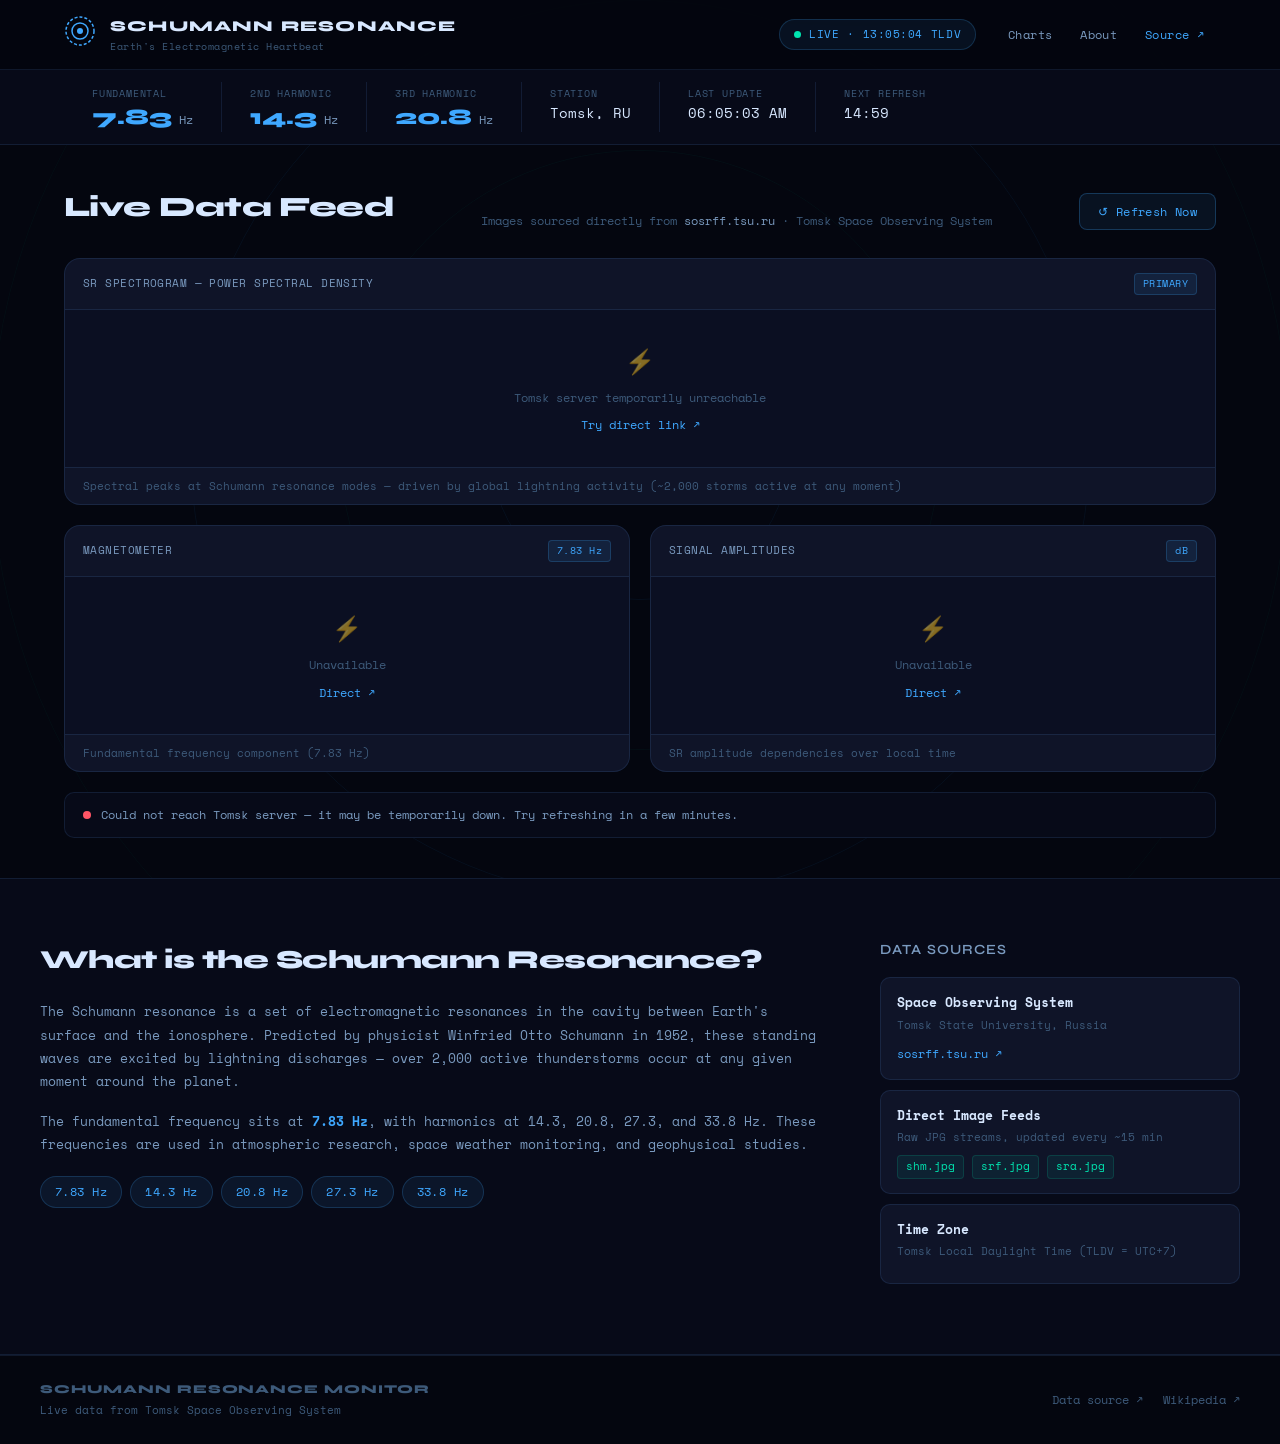
==== schumann-site/index.html @ e553b377 "Add files via upload" ====
<!DOCTYPE html>
<html lang="en">
<head>
  <meta charset="UTF-8" />
  <meta name="viewport" content="width=device-width, initial-scale=1.0" />
  <meta name="description" content="Live Schumann Resonance data from the Space Observing System, Tomsk State University, Russia. Real-time ELF monitoring of Earth's electromagnetic heartbeat." />
  <title>Schumann Resonance — Live Monitor</title>
  <link rel="stylesheet" href="style.css" />
  <link rel="preconnect" href="https://fonts.googleapis.com">
  <link href="https://fonts.googleapis.com/css2?family=Space+Mono:ital,wght@0,400;0,700;1,400&family=Syne:wght@400;600;800&display=swap" rel="stylesheet">
</head>
<body>

  <!-- Background pulse rings -->
  <div class="bg-rings" aria-hidden="true">
    <div class="ring ring-1"></div>
    <div class="ring ring-2"></div>
    <div class="ring ring-3"></div>
    <div class="ring ring-4"></div>
  </div>

  <!-- Header -->
  <header class="site-header">
    <div class="header-inner">
      <div class="logo-block">
        <div class="logo-icon" aria-hidden="true">
          <svg width="32" height="32" viewBox="0 0 32 32" fill="none">
            <circle cx="16" cy="16" r="14" stroke="currentColor" stroke-width="1.5" stroke-dasharray="3 2"/>
            <circle cx="16" cy="16" r="8" stroke="currentColor" stroke-width="1.5"/>
            <circle cx="16" cy="16" r="3" fill="currentColor"/>
          </svg>
        </div>
        <div>
          <div class="logo-title">SCHUMANN RESONANCE</div>
          <div class="logo-sub">Earth's Electromagnetic Heartbeat</div>
        </div>
      </div>
      <div class="header-right">
        <div class="live-pill">
          <span class="pulse-dot"></span>
          LIVE · <span id="tomsk-time">--:--</span> TLDV
        </div>
        <nav class="top-nav">
          <a href="#charts" class="nav-link">Charts</a>
          <a href="#about" class="nav-link">About</a>
          <a href="http://sosrff.tsu.ru/" target="_blank" class="nav-link nav-external">Source ↗</a>
        </nav>
      </div>
    </div>
  </header>

  <!-- Hero Stats Bar -->
  <section class="stats-bar" aria-label="Key Schumann Resonance frequencies">
    <div class="stats-inner">
      <div class="stat">
        <div class="stat-label">Fundamental</div>
        <div class="stat-value">7.83 <span class="stat-unit">Hz</span></div>
      </div>
      <div class="stat-divider"></div>
      <div class="stat">
        <div class="stat-label">2nd Harmonic</div>
        <div class="stat-value">14.3 <span class="stat-unit">Hz</span></div>
      </div>
      <div class="stat-divider"></div>
      <div class="stat">
        <div class="stat-label">3rd Harmonic</div>
        <div class="stat-value">20.8 <span class="stat-unit">Hz</span></div>
      </div>
      <div class="stat-divider"></div>
      <div class="stat">
        <div class="stat-label">Station</div>
        <div class="stat-value stat-text">Tomsk, RU</div>
      </div>
      <div class="stat-divider"></div>
      <div class="stat">
        <div class="stat-label">Last update</div>
        <div class="stat-value stat-text" id="last-update">—</div>
      </div>
      <div class="stat-divider"></div>
      <div class="stat">
        <div class="stat-label">Next refresh</div>
        <div class="stat-value stat-text" id="next-refresh">15:00</div>
      </div>
    </div>
  </section>

  <!-- Main Charts -->
  <main id="charts" class="main-content">
    <div class="section-header">
      <h2 class="section-title">Live Data Feed</h2>
      <p class="section-sub">Images sourced directly from <a href="http://sosrff.tsu.ru/" target="_blank">sosrff.tsu.ru</a> · Tomsk Space Observing System</p>
      <button class="refresh-btn" onclick="refreshAll()" id="refresh-btn">
        <span class="refresh-icon">↺</span> Refresh Now
      </button>
    </div>

    <!-- Primary chart -->
    <div class="chart-primary">
      <div class="chart-card chart-card--large">
        <div class="chart-card-header">
          <div class="chart-card-label">SR Spectrogram — Power Spectral Density</div>
          <div class="chart-card-tag">PRIMARY</div>
        </div>
        <div class="chart-img-wrap" id="wrap0">
          <div class="chart-loader" id="loader0">
            <div class="loader-ring"></div>
            <span>Connecting to Tomsk...</span>
          </div>
          <img id="img0" class="chart-img" alt="Schumann Resonance spectrogram from Tomsk Space Observing System" />
          <div class="chart-error" id="err0">
            <div class="error-icon">⚡</div>
            <div class="error-msg">Tomsk server temporarily unreachable</div>
            <a href="http://sosrff.tsu.ru/new/shm.jpg" target="_blank" class="error-link">Try direct link ↗</a>
          </div>
        </div>
        <div class="chart-caption">
          Spectral peaks at Schumann resonance modes — driven by global lightning activity (~2,000 storms active at any moment)
        </div>
      </div>
    </div>

    <!-- Secondary charts grid -->
    <div class="chart-grid">

      <div class="chart-card">
        <div class="chart-card-header">
          <div class="chart-card-label">Magnetometer</div>
          <div class="chart-card-tag">7.83 Hz</div>
        </div>
        <div class="chart-img-wrap" id="wrap1">
          <div class="chart-loader" id="loader1">
            <div class="loader-ring"></div>
            <span>Loading...</span>
          </div>
          <img id="img1" class="chart-img" alt="SR magnetometer fundamental frequency" />
          <div class="chart-error" id="err1">
            <div class="error-icon">⚡</div>
            <div class="error-msg">Unavailable</div>
            <a href="http://sosrff.tsu.ru/new/srf.jpg" target="_blank" class="error-link">Direct ↗</a>
          </div>
        </div>
        <div class="chart-caption">Fundamental frequency component (7.83 Hz)</div>
      </div>

      <div class="chart-card">
        <div class="chart-card-header">
          <div class="chart-card-label">Signal Amplitudes</div>
          <div class="chart-card-tag">dB</div>
        </div>
        <div class="chart-img-wrap" id="wrap2">
          <div class="chart-loader" id="loader2">
            <div class="loader-ring"></div>
            <span>Loading...</span>
          </div>
          <img id="img2" class="chart-img" alt="SR signal amplitudes" />
          <div class="chart-error" id="err2">
            <div class="error-icon">⚡</div>
            <div class="error-msg">Unavailable</div>
            <a href="http://sosrff.tsu.ru/new/sra.jpg" target="_blank" class="error-link">Direct ↗</a>
          </div>
        </div>
        <div class="chart-caption">SR amplitude dependencies over local time</div>
      </div>

    </div>

    <!-- Status bar -->
    <div class="status-bar" id="status-bar">
      <span class="status-dot status-loading" id="status-dot"></span>
      <span id="status-text">Initializing...</span>
    </div>
  </main>

  <!-- About Section -->
  <section id="about" class="about-section">
    <div class="about-inner">
      <div class="about-text">
        <h2 class="about-title">What is the Schumann Resonance?</h2>
        <p>The Schumann resonance is a set of electromagnetic resonances in the cavity between Earth's surface and the ionosphere. Predicted by physicist Winfried Otto Schumann in 1952, these standing waves are excited by lightning discharges — over 2,000 active thunderstorms occur at any given moment around the planet.</p>
        <p>The fundamental frequency sits at <strong>7.83 Hz</strong>, with harmonics at 14.3, 20.8, 27.3, and 33.8 Hz. These frequencies are used in atmospheric research, space weather monitoring, and geophysical studies.</p>
        <div class="freq-pills">
          <span class="freq-pill">7.83 Hz</span>
          <span class="freq-pill">14.3 Hz</span>
          <span class="freq-pill">20.8 Hz</span>
          <span class="freq-pill">27.3 Hz</span>
          <span class="freq-pill">33.8 Hz</span>
        </div>
      </div>
      <div class="about-sources">
        <h3 class="sources-title">Data Sources</h3>
        <div class="source-card">
          <div class="source-name">Space Observing System</div>
          <div class="source-detail">Tomsk State University, Russia</div>
          <a href="http://sosrff.tsu.ru/" target="_blank" class="source-link">sosrff.tsu.ru ↗</a>
        </div>
        <div class="source-card">
          <div class="source-name">Direct Image Feeds</div>
          <div class="source-detail">Raw JPG streams, updated every ~15 min</div>
          <div class="source-urls">
            <a href="http://sosrff.tsu.ru/new/shm.jpg" target="_blank">shm.jpg</a>
            <a href="http://sosrff.tsu.ru/new/srf.jpg" target="_blank">srf.jpg</a>
            <a href="http://sosrff.tsu.ru/new/sra.jpg" target="_blank">sra.jpg</a>
          </div>
        </div>
        <div class="source-card">
          <div class="source-name">Time Zone</div>
          <div class="source-detail">Tomsk Local Daylight Time (TLDV = UTC+7)</div>
        </div>
      </div>
    </div>
  </section>

  <footer class="site-footer">
    <div class="footer-inner">
      <div class="footer-left">
        <div class="footer-logo">SCHUMANN RESONANCE MONITOR</div>
        <div class="footer-sub">Live data from Tomsk Space Observing System</div>
      </div>
      <div class="footer-right">
        <a href="http://sosrff.tsu.ru/" target="_blank">Data source ↗</a>
        <a href="https://en.wikipedia.org/wiki/Schumann_resonances" target="_blank">Wikipedia ↗</a>
      </div>
    </div>
  </footer>

  <script src="app.js"></script>
</body>
</html>
---- schumann-site/style.css ----
/* ─── Reset & Base ─── */
*, *::before, *::after { box-sizing: border-box; margin: 0; padding: 0; }

:root {
  --bg:        #04060f;
  --bg2:       #070a18;
  --bg3:       #0b0f22;
  --surface:   #0f1428;
  --border:    rgba(100, 160, 255, 0.12);
  --border2:   rgba(100, 160, 255, 0.22);
  --accent:    #3fa8ff;
  --accent2:   #00e5b0;
  --text:      #d8e8ff;
  --text2:     #7a9abf;
  --text3:     #3d5a7a;
  --mono:      'Space Mono', monospace;
  --display:   'Syne', sans-serif;
  --glow:      0 0 40px rgba(63, 168, 255, 0.15);
}

html { scroll-behavior: smooth; }

body {
  background: var(--bg);
  color: var(--text);
  font-family: var(--mono);
  font-size: 14px;
  line-height: 1.6;
  overflow-x: hidden;
  min-height: 100vh;
}

a { color: var(--accent); text-decoration: none; }
a:hover { color: var(--accent2); }

/* ─── Background Rings ─── */
.bg-rings {
  position: fixed;
  top: 50%;
  left: 50%;
  transform: translate(-50%, -50%);
  pointer-events: none;
  z-index: 0;
  width: 100vw;
  height: 100vh;
  overflow: hidden;
}

.ring {
  position: absolute;
  top: 50%;
  left: 50%;
  border-radius: 50%;
  border: 1px solid rgba(63, 168, 255, 0.06);
  transform: translate(-50%, -50%);
  animation: ringPulse 8s ease-in-out infinite;
}

.ring-1 { width: 300px;  height: 300px;  animation-delay: 0s; }
.ring-2 { width: 600px;  height: 600px;  animation-delay: 1.5s; border-color: rgba(0, 229, 176, 0.04); }
.ring-3 { width: 900px;  height: 900px;  animation-delay: 3s; }
.ring-4 { width: 1300px; height: 1300px; animation-delay: 4.5s; border-color: rgba(0, 229, 176, 0.03); }

@keyframes ringPulse {
  0%, 100% { opacity: 0.4; transform: translate(-50%, -50%) scale(1); }
  50%       { opacity: 1;   transform: translate(-50%, -50%) scale(1.02); }
}

/* ─── Header ─── */
.site-header {
  position: sticky;
  top: 0;
  z-index: 100;
  background: rgba(4, 6, 15, 0.85);
  backdrop-filter: blur(20px);
  -webkit-backdrop-filter: blur(20px);
  border-bottom: 1px solid var(--border);
}

.header-inner {
  max-width: 1200px;
  margin: 0 auto;
  padding: 14px 24px;
  display: flex;
  align-items: center;
  justify-content: space-between;
  gap: 16px;
  flex-wrap: wrap;
}

.logo-block {
  display: flex;
  align-items: center;
  gap: 14px;
}

.logo-icon {
  color: var(--accent);
  flex-shrink: 0;
  animation: logoPulse 4s ease-in-out infinite;
}

@keyframes logoPulse {
  0%, 100% { opacity: 1; }
  50% { opacity: 0.6; }
}

.logo-title {
  font-family: var(--display);
  font-weight: 800;
  font-size: 15px;
  letter-spacing: 0.08em;
  color: var(--text);
}

.logo-sub {
  font-size: 10px;
  color: var(--text3);
  letter-spacing: 0.05em;
  margin-top: 1px;
}

.header-right {
  display: flex;
  align-items: center;
  gap: 20px;
  flex-wrap: wrap;
}

.live-pill {
  display: flex;
  align-items: center;
  gap: 8px;
  background: rgba(63, 168, 255, 0.08);
  border: 1px solid rgba(63, 168, 255, 0.2);
  border-radius: 20px;
  padding: 6px 14px;
  font-size: 11px;
  font-family: var(--mono);
  color: var(--accent);
  letter-spacing: 0.05em;
  white-space: nowrap;
}

.pulse-dot {
  width: 7px;
  height: 7px;
  border-radius: 50%;
  background: var(--accent2);
  animation: dotPulse 1.4s ease-in-out infinite;
  flex-shrink: 0;
}

@keyframes dotPulse {
  0%, 100% { opacity: 1; transform: scale(1); }
  50%       { opacity: 0.2; transform: scale(0.7); }
}

.top-nav {
  display: flex;
  gap: 4px;
}

.nav-link {
  padding: 6px 12px;
  border-radius: 6px;
  font-size: 12px;
  color: var(--text2);
  transition: all 0.2s;
  letter-spacing: 0.03em;
}

.nav-link:hover {
  background: var(--surface);
  color: var(--text);
}

.nav-external { color: var(--accent); }

/* ─── Stats Bar ─── */
.stats-bar {
  background: var(--bg2);
  border-bottom: 1px solid var(--border);
  position: relative;
  z-index: 1;
}

.stats-inner {
  max-width: 1200px;
  margin: 0 auto;
  padding: 0 24px;
  display: flex;
  align-items: stretch;
  flex-wrap: wrap;
}

.stat {
  padding: 16px 28px;
  display: flex;
  flex-direction: column;
  gap: 4px;
}

.stat-label {
  font-size: 10px;
  color: var(--text3);
  text-transform: uppercase;
  letter-spacing: 0.08em;
}

.stat-value {
  font-family: var(--display);
  font-size: 22px;
  font-weight: 800;
  color: var(--accent);
  line-height: 1;
}

.stat-text {
  font-family: var(--mono);
  font-size: 14px;
  font-weight: 400;
  color: var(--text);
}

.stat-unit {
  font-size: 12px;
  font-weight: 400;
  color: var(--text2);
  font-family: var(--mono);
}

.stat-divider {
  width: 1px;
  background: var(--border);
  margin: 12px 0;
}

/* ─── Main Content ─── */
.main-content {
  max-width: 1200px;
  margin: 0 auto;
  padding: 40px 24px;
  position: relative;
  z-index: 1;
}

.section-header {
  display: flex;
  align-items: flex-end;
  justify-content: space-between;
  margin-bottom: 28px;
  flex-wrap: wrap;
  gap: 12px;
}

.section-title {
  font-family: var(--display);
  font-size: 28px;
  font-weight: 800;
  color: var(--text);
  letter-spacing: -0.02em;
}

.section-sub {
  font-size: 12px;
  color: var(--text3);
  margin-top: 4px;
}

.section-sub a { color: var(--text2); }
.section-sub a:hover { color: var(--accent); }

.refresh-btn {
  display: flex;
  align-items: center;
  gap: 8px;
  background: rgba(63, 168, 255, 0.08);
  border: 1px solid rgba(63, 168, 255, 0.25);
  color: var(--accent);
  border-radius: 8px;
  padding: 9px 18px;
  font-family: var(--mono);
  font-size: 12px;
  cursor: pointer;
  transition: all 0.2s;
  letter-spacing: 0.03em;
  white-space: nowrap;
}

.refresh-btn:hover {
  background: rgba(63, 168, 255, 0.15);
  border-color: var(--accent);
  box-shadow: 0 0 20px rgba(63, 168, 255, 0.15);
}

.refresh-btn:active { transform: scale(0.97); }

.refresh-icon {
  display: inline-block;
  transition: transform 0.5s;
}

.refresh-btn.spinning .refresh-icon {
  animation: spin 1s linear infinite;
}

@keyframes spin { to { transform: rotate(360deg); } }

/* ─── Chart Cards ─── */
.chart-primary { margin-bottom: 20px; }

.chart-grid {
  display: grid;
  grid-template-columns: repeat(auto-fit, minmax(300px, 1fr));
  gap: 20px;
  margin-bottom: 20px;
}

.chart-card {
  background: var(--surface);
  border: 1px solid var(--border);
  border-radius: 16px;
  overflow: hidden;
  transition: border-color 0.3s, box-shadow 0.3s;
}

.chart-card:hover {
  border-color: var(--border2);
  box-shadow: var(--glow);
}

.chart-card--large { }

.chart-card-header {
  padding: 14px 18px;
  display: flex;
  align-items: center;
  justify-content: space-between;
  border-bottom: 1px solid var(--border);
}

.chart-card-label {
  font-size: 11px;
  color: var(--text2);
  letter-spacing: 0.04em;
  text-transform: uppercase;
}

.chart-card-tag {
  font-size: 10px;
  background: rgba(63, 168, 255, 0.1);
  color: var(--accent);
  border: 1px solid rgba(63, 168, 255, 0.2);
  border-radius: 4px;
  padding: 2px 8px;
  letter-spacing: 0.05em;
}

.chart-img-wrap {
  position: relative;
  min-height: 120px;
  background: var(--bg3);
  display: flex;
  align-items: center;
  justify-content: center;
}

.chart-img {
  width: 100%;
  display: none;
  border: none;
}

.chart-loader {
  display: flex;
  flex-direction: column;
  align-items: center;
  gap: 14px;
  padding: 40px;
  color: var(--text3);
  font-size: 12px;
  letter-spacing: 0.04em;
}

.loader-ring {
  width: 36px;
  height: 36px;
  border-radius: 50%;
  border: 2px solid var(--border);
  border-top-color: var(--accent);
  animation: spin 1.2s linear infinite;
}

.chart-error {
  display: none;
  flex-direction: column;
  align-items: center;
  gap: 8px;
  padding: 32px;
  color: var(--text3);
  text-align: center;
}

.error-icon { font-size: 24px; opacity: 0.5; }
.error-msg  { font-size: 12px; color: var(--text3); }
.error-link { font-size: 12px; color: var(--accent); }

.chart-caption {
  padding: 10px 18px;
  font-size: 11px;
  color: var(--text3);
  border-top: 1px solid var(--border);
  line-height: 1.5;
}

/* ─── Status Bar ─── */
.status-bar {
  display: flex;
  align-items: center;
  gap: 10px;
  padding: 12px 18px;
  background: var(--bg2);
  border: 1px solid var(--border);
  border-radius: 10px;
  font-size: 12px;
  color: var(--text2);
  margin-top: 8px;
}

.status-dot {
  width: 8px;
  height: 8px;
  border-radius: 50%;
  flex-shrink: 0;
}

.status-loading { background: var(--accent);  animation: dotPulse 1.4s infinite; }
.status-ok      { background: var(--accent2); }
.status-error   { background: #ff5566; }

/* ─── About Section ─── */
.about-section {
  background: var(--bg2);
  border-top: 1px solid var(--border);
  border-bottom: 1px solid var(--border);
  position: relative;
  z-index: 1;
  padding: 60px 24px;
}

.about-inner {
  max-width: 1200px;
  margin: 0 auto;
  display: grid;
  grid-template-columns: 1fr 360px;
  gap: 60px;
  align-items: start;
}

.about-title {
  font-family: var(--display);
  font-size: 26px;
  font-weight: 800;
  color: var(--text);
  margin-bottom: 20px;
  letter-spacing: -0.02em;
}

.about-text p {
  color: var(--text2);
  line-height: 1.8;
  margin-bottom: 16px;
  font-size: 13px;
}

.about-text p strong {
  color: var(--accent);
  font-weight: 700;
}

.freq-pills {
  display: flex;
  flex-wrap: wrap;
  gap: 8px;
  margin-top: 20px;
}

.freq-pill {
  background: rgba(63, 168, 255, 0.08);
  border: 1px solid rgba(63, 168, 255, 0.2);
  color: var(--accent);
  border-radius: 20px;
  padding: 5px 14px;
  font-size: 12px;
  letter-spacing: 0.04em;
}

.sources-title {
  font-family: var(--display);
  font-size: 14px;
  font-weight: 600;
  color: var(--text2);
  text-transform: uppercase;
  letter-spacing: 0.08em;
  margin-bottom: 16px;
}

.source-card {
  background: var(--surface);
  border: 1px solid var(--border);
  border-radius: 10px;
  padding: 14px 16px;
  margin-bottom: 10px;
}

.source-name   { font-size: 13px; color: var(--text);  font-weight: 700; margin-bottom: 4px; }
.source-detail { font-size: 11px; color: var(--text3); margin-bottom: 8px; }
.source-link   { font-size: 12px; color: var(--accent); }

.source-urls {
  display: flex;
  flex-wrap: wrap;
  gap: 8px;
  margin-top: 6px;
}

.source-urls a {
  font-size: 11px;
  color: var(--accent2);
  background: rgba(0, 229, 176, 0.07);
  border: 1px solid rgba(0, 229, 176, 0.15);
  border-radius: 4px;
  padding: 2px 8px;
}

/* ─── Footer ─── */
.site-footer {
  background: var(--bg);
  border-top: 1px solid var(--border);
  padding: 24px;
  position: relative;
  z-index: 1;
}

.footer-inner {
  max-width: 1200px;
  margin: 0 auto;
  display: flex;
  align-items: center;
  justify-content: space-between;
  flex-wrap: wrap;
  gap: 12px;
}

.footer-logo {
  font-family: var(--display);
  font-size: 12px;
  font-weight: 800;
  letter-spacing: 0.08em;
  color: var(--text3);
}

.footer-sub { font-size: 11px; color: var(--text3); margin-top: 3px; }

.footer-right {
  display: flex;
  gap: 20px;
  font-size: 12px;
  color: var(--text3);
}

.footer-right a { color: var(--text3); }
.footer-right a:hover { color: var(--accent); }

/* ─── Responsive ─── */
@media (max-width: 900px) {
  .about-inner {
    grid-template-columns: 1fr;
    gap: 40px;
  }
}

@media (max-width: 640px) {
  .stat { padding: 12px 16px; }
  .stat-value { font-size: 18px; }
  .section-title { font-size: 22px; }
  .about-title { font-size: 20px; }
  .logo-title { font-size: 13px; }
  .top-nav { display: none; }
}

/* ─── Fade-in animation for images ─── */
@keyframes fadeIn {
  from { opacity: 0; transform: translateY(6px); }
  to   { opacity: 1; transform: translateY(0); }
}

.chart-img.loaded {
  animation: fadeIn 0.4s ease forwards;
}
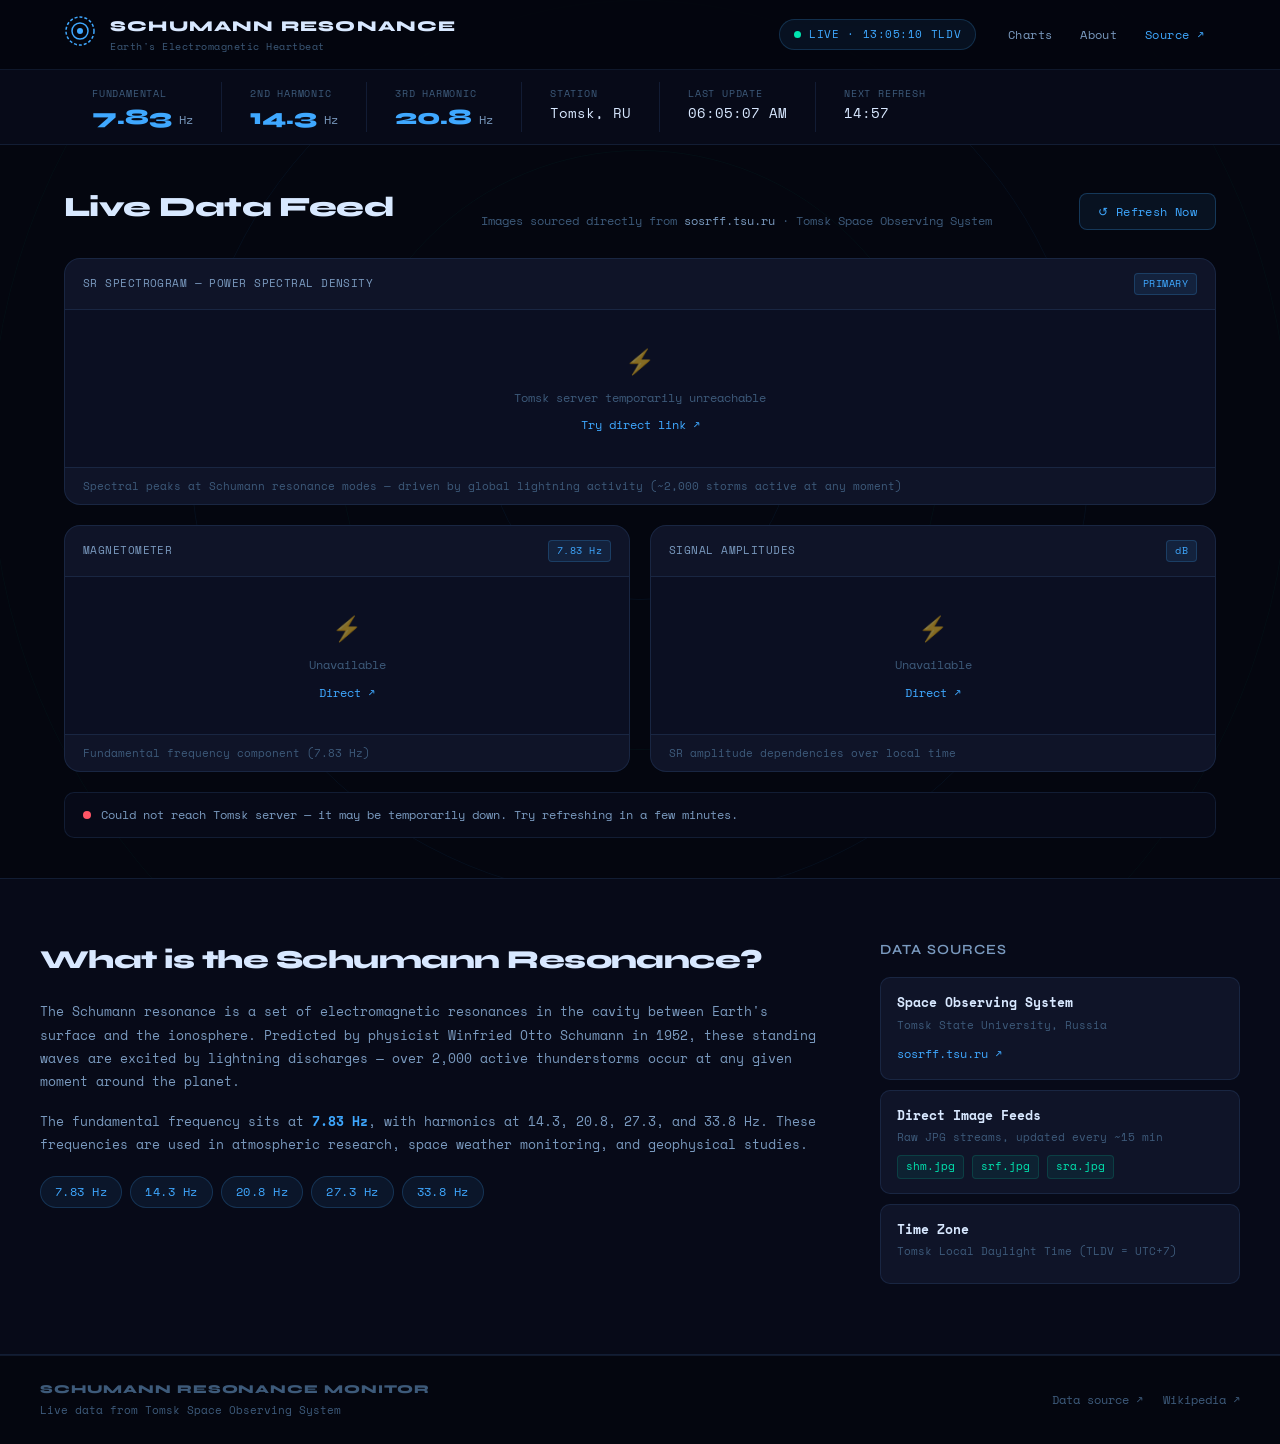
==== commit 4aa7497e: "Update image URLs to use HTTPS" ====
--- a/schumann-site/index.html
+++ b/schumann-site/index.html
@@ -197,9 +197,9 @@
           <div class="source-name">Direct Image Feeds</div>
           <div class="source-detail">Raw JPG streams, updated every ~15 min</div>
           <div class="source-urls">
-            <a href="http://sosrff.tsu.ru/new/shm.jpg" target="_blank">shm.jpg</a>
-            <a href="http://sosrff.tsu.ru/new/srf.jpg" target="_blank">srf.jpg</a>
-            <a href="http://sosrff.tsu.ru/new/sra.jpg" target="_blank">sra.jpg</a>
+            <a href="https://sosrff.tsu.ru/new/shm.jpg" target="_blank">shm.jpg</a>
+            <a href="https://sosrff.tsu.ru/new/srf.jpg" target="_blank">srf.jpg</a>
+            <a href="https://sosrff.tsu.ru/new/sra.jpg" target="_blank">sra.jpg</a>
           </div>
         </div>
         <div class="source-card">
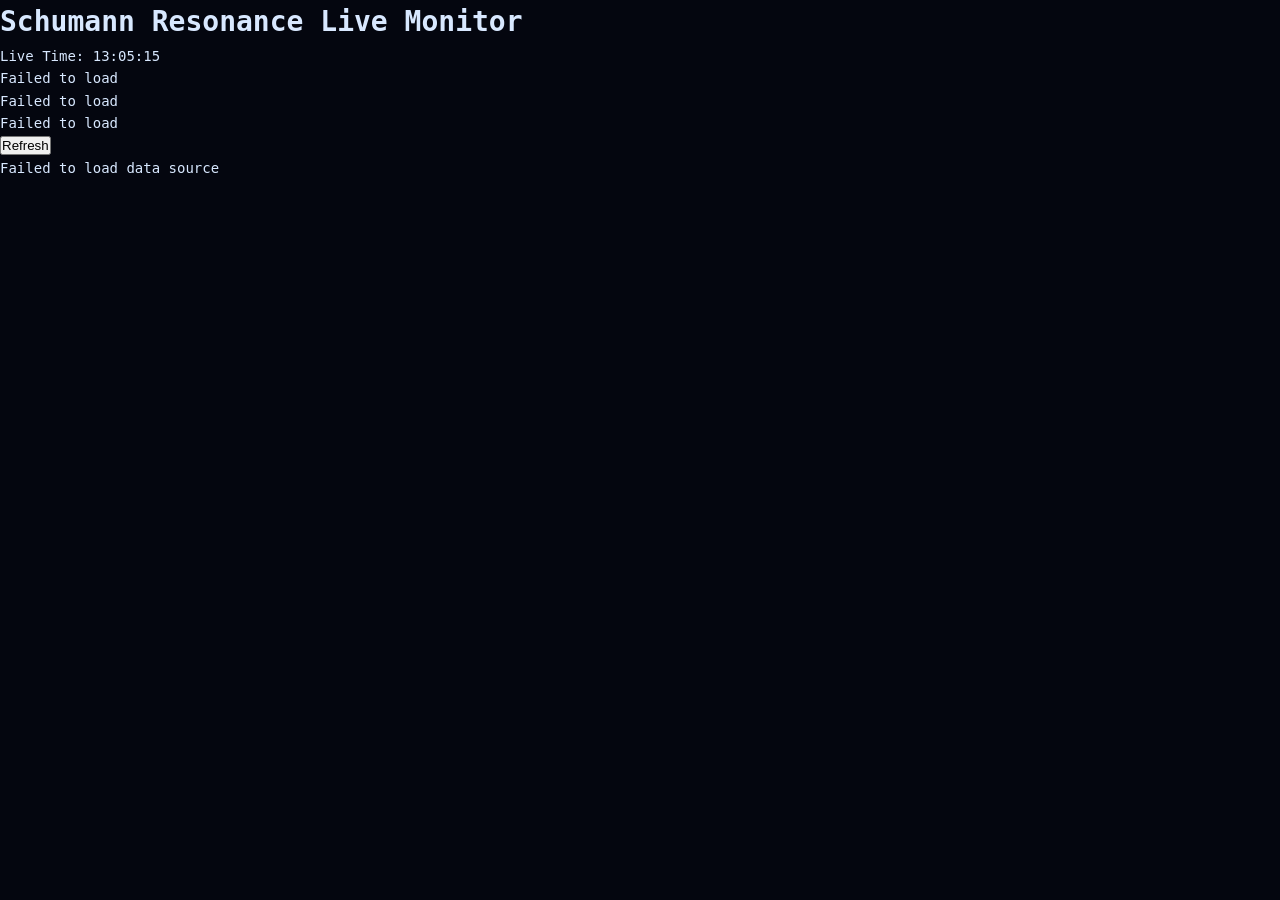
==== commit 4d527fca: "Update index.html" ====
--- a/schumann-site/index.html
+++ b/schumann-site/index.html
@@ -3,225 +3,52 @@
 <head>
   <meta charset="UTF-8" />
   <meta name="viewport" content="width=device-width, initial-scale=1.0" />
-  <meta name="description" content="Live Schumann Resonance data from the Space Observing System, Tomsk State University, Russia. Real-time ELF monitoring of Earth's electromagnetic heartbeat." />
-  <title>Schumann Resonance — Live Monitor</title>
+
+  <title>Schumann Resonance Live Monitor</title>
+
   <link rel="stylesheet" href="style.css" />
-  <link rel="preconnect" href="https://fonts.googleapis.com">
-  <link href="https://fonts.googleapis.com/css2?family=Space+Mono:ital,wght@0,400;0,700;1,400&family=Syne:wght@400;600;800&display=swap" rel="stylesheet">
 </head>
+
 <body>
 
-  <!-- Background pulse rings -->
-  <div class="bg-rings" aria-hidden="true">
-    <div class="ring ring-1"></div>
-    <div class="ring ring-2"></div>
-    <div class="ring ring-3"></div>
-    <div class="ring ring-4"></div>
-  </div>
-
-  <!-- Header -->
-  <header class="site-header">
-    <div class="header-inner">
-      <div class="logo-block">
-        <div class="logo-icon" aria-hidden="true">
-          <svg width="32" height="32" viewBox="0 0 32 32" fill="none">
-            <circle cx="16" cy="16" r="14" stroke="currentColor" stroke-width="1.5" stroke-dasharray="3 2"/>
-            <circle cx="16" cy="16" r="8" stroke="currentColor" stroke-width="1.5"/>
-            <circle cx="16" cy="16" r="3" fill="currentColor"/>
-          </svg>
-        </div>
-        <div>
-          <div class="logo-title">SCHUMANN RESONANCE</div>
-          <div class="logo-sub">Earth's Electromagnetic Heartbeat</div>
-        </div>
-      </div>
-      <div class="header-right">
-        <div class="live-pill">
-          <span class="pulse-dot"></span>
-          LIVE · <span id="tomsk-time">--:--</span> TLDV
-        </div>
-        <nav class="top-nav">
-          <a href="#charts" class="nav-link">Charts</a>
-          <a href="#about" class="nav-link">About</a>
-          <a href="http://sosrff.tsu.ru/" target="_blank" class="nav-link nav-external">Source ↗</a>
-        </nav>
-      </div>
+  <header>
+    <h1>Schumann Resonance Live Monitor</h1>
+    <div>
+      Live Time: <span id="tomsk-time">--:--:--</span>
     </div>
   </header>
 
-  <!-- Hero Stats Bar -->
-  <section class="stats-bar" aria-label="Key Schumann Resonance frequencies">
-    <div class="stats-inner">
-      <div class="stat">
-        <div class="stat-label">Fundamental</div>
-        <div class="stat-value">7.83 <span class="stat-unit">Hz</span></div>
-      </div>
-      <div class="stat-divider"></div>
-      <div class="stat">
-        <div class="stat-label">2nd Harmonic</div>
-        <div class="stat-value">14.3 <span class="stat-unit">Hz</span></div>
-      </div>
-      <div class="stat-divider"></div>
-      <div class="stat">
-        <div class="stat-label">3rd Harmonic</div>
-        <div class="stat-value">20.8 <span class="stat-unit">Hz</span></div>
-      </div>
-      <div class="stat-divider"></div>
-      <div class="stat">
-        <div class="stat-label">Station</div>
-        <div class="stat-value stat-text">Tomsk, RU</div>
-      </div>
-      <div class="stat-divider"></div>
-      <div class="stat">
-        <div class="stat-label">Last update</div>
-        <div class="stat-value stat-text" id="last-update">—</div>
-      </div>
-      <div class="stat-divider"></div>
-      <div class="stat">
-        <div class="stat-label">Next refresh</div>
-        <div class="stat-value stat-text" id="next-refresh">15:00</div>
-      </div>
+  <section>
+
+    <!-- Chart 1 -->
+    <div>
+      <div id="loader0">Loading...</div>
+      <img id="img0" alt="Schumann 1" />
+      <div id="err0">Failed to load</div>
     </div>
+
+    <!-- Chart 2 -->
+    <div>
+      <div id="loader1">Loading...</div>
+      <img id="img1" alt="Schumann 2" />
+      <div id="err1">Failed to load</div>
+    </div>
+
+    <!-- Chart 3 -->
+    <div>
+      <div id="loader2">Loading...</div>
+      <img id="img2" alt="Schumann 3" />
+      <div id="err2">Failed to load</div>
+    </div>
+
   </section>
 
-  <!-- Main Charts -->
-  <main id="charts" class="main-content">
-    <div class="section-header">
-      <h2 class="section-title">Live Data Feed</h2>
-      <p class="section-sub">Images sourced directly from <a href="http://sosrff.tsu.ru/" target="_blank">sosrff.tsu.ru</a> · Tomsk Space Observing System</p>
-      <button class="refresh-btn" onclick="refreshAll()" id="refresh-btn">
-        <span class="refresh-icon">↺</span> Refresh Now
-      </button>
-    </div>
+  <button id="refresh-btn" onclick="refreshAll()">Refresh</button>
 
-    <!-- Primary chart -->
-    <div class="chart-primary">
-      <div class="chart-card chart-card--large">
-        <div class="chart-card-header">
-          <div class="chart-card-label">SR Spectrogram — Power Spectral Density</div>
-          <div class="chart-card-tag">PRIMARY</div>
-        </div>
-        <div class="chart-img-wrap" id="wrap0">
-          <div class="chart-loader" id="loader0">
-            <div class="loader-ring"></div>
-            <span>Connecting to Tomsk...</span>
-          </div>
-          <img id="img0" class="chart-img" alt="Schumann Resonance spectrogram from Tomsk Space Observing System" />
-          <div class="chart-error" id="err0">
-            <div class="error-icon">⚡</div>
-            <div class="error-msg">Tomsk server temporarily unreachable</div>
-            <a href="http://sosrff.tsu.ru/new/shm.jpg" target="_blank" class="error-link">Try direct link ↗</a>
-          </div>
-        </div>
-        <div class="chart-caption">
-          Spectral peaks at Schumann resonance modes — driven by global lightning activity (~2,000 storms active at any moment)
-        </div>
-      </div>
-    </div>
-
-    <!-- Secondary charts grid -->
-    <div class="chart-grid">
-
-      <div class="chart-card">
-        <div class="chart-card-header">
-          <div class="chart-card-label">Magnetometer</div>
-          <div class="chart-card-tag">7.83 Hz</div>
-        </div>
-        <div class="chart-img-wrap" id="wrap1">
-          <div class="chart-loader" id="loader1">
-            <div class="loader-ring"></div>
-            <span>Loading...</span>
-          </div>
-          <img id="img1" class="chart-img" alt="SR magnetometer fundamental frequency" />
-          <div class="chart-error" id="err1">
-            <div class="error-icon">⚡</div>
-            <div class="error-msg">Unavailable</div>
-            <a href="http://sosrff.tsu.ru/new/srf.jpg" target="_blank" class="error-link">Direct ↗</a>
-          </div>
-        </div>
-        <div class="chart-caption">Fundamental frequency component (7.83 Hz)</div>
-      </div>
-
-      <div class="chart-card">
-        <div class="chart-card-header">
-          <div class="chart-card-label">Signal Amplitudes</div>
-          <div class="chart-card-tag">dB</div>
-        </div>
-        <div class="chart-img-wrap" id="wrap2">
-          <div class="chart-loader" id="loader2">
-            <div class="loader-ring"></div>
-            <span>Loading...</span>
-          </div>
-          <img id="img2" class="chart-img" alt="SR signal amplitudes" />
-          <div class="chart-error" id="err2">
-            <div class="error-icon">⚡</div>
-            <div class="error-msg">Unavailable</div>
-            <a href="http://sosrff.tsu.ru/new/sra.jpg" target="_blank" class="error-link">Direct ↗</a>
-          </div>
-        </div>
-        <div class="chart-caption">SR amplitude dependencies over local time</div>
-      </div>
-
-    </div>
-
-    <!-- Status bar -->
-    <div class="status-bar" id="status-bar">
-      <span class="status-dot status-loading" id="status-dot"></span>
-      <span id="status-text">Initializing...</span>
-    </div>
-  </main>
-
-  <!-- About Section -->
-  <section id="about" class="about-section">
-    <div class="about-inner">
-      <div class="about-text">
-        <h2 class="about-title">What is the Schumann Resonance?</h2>
-        <p>The Schumann resonance is a set of electromagnetic resonances in the cavity between Earth's surface and the ionosphere. Predicted by physicist Winfried Otto Schumann in 1952, these standing waves are excited by lightning discharges — over 2,000 active thunderstorms occur at any given moment around the planet.</p>
-        <p>The fundamental frequency sits at <strong>7.83 Hz</strong>, with harmonics at 14.3, 20.8, 27.3, and 33.8 Hz. These frequencies are used in atmospheric research, space weather monitoring, and geophysical studies.</p>
-        <div class="freq-pills">
-          <span class="freq-pill">7.83 Hz</span>
-          <span class="freq-pill">14.3 Hz</span>
-          <span class="freq-pill">20.8 Hz</span>
-          <span class="freq-pill">27.3 Hz</span>
-          <span class="freq-pill">33.8 Hz</span>
-        </div>
-      </div>
-      <div class="about-sources">
-        <h3 class="sources-title">Data Sources</h3>
-        <div class="source-card">
-          <div class="source-name">Space Observing System</div>
-          <div class="source-detail">Tomsk State University, Russia</div>
-          <a href="http://sosrff.tsu.ru/" target="_blank" class="source-link">sosrff.tsu.ru ↗</a>
-        </div>
-        <div class="source-card">
-          <div class="source-name">Direct Image Feeds</div>
-          <div class="source-detail">Raw JPG streams, updated every ~15 min</div>
-          <div class="source-urls">
-            <a href="https://sosrff.tsu.ru/new/shm.jpg" target="_blank">shm.jpg</a>
-            <a href="https://sosrff.tsu.ru/new/srf.jpg" target="_blank">srf.jpg</a>
-            <a href="https://sosrff.tsu.ru/new/sra.jpg" target="_blank">sra.jpg</a>
-          </div>
-        </div>
-        <div class="source-card">
-          <div class="source-name">Time Zone</div>
-          <div class="source-detail">Tomsk Local Daylight Time (TLDV = UTC+7)</div>
-        </div>
-      </div>
-    </div>
-  </section>
-
-  <footer class="site-footer">
-    <div class="footer-inner">
-      <div class="footer-left">
-        <div class="footer-logo">SCHUMANN RESONANCE MONITOR</div>
-        <div class="footer-sub">Live data from Tomsk Space Observing System</div>
-      </div>
-      <div class="footer-right">
-        <a href="http://sosrff.tsu.ru/" target="_blank">Data source ↗</a>
-        <a href="https://en.wikipedia.org/wiki/Schumann_resonances" target="_blank">Wikipedia ↗</a>
-      </div>
-    </div>
-  </footer>
+  <div id="status-bar">
+    <span id="status-dot"></span>
+    <span id="status-text">Initializing...</span>
+  </div>
 
   <script src="app.js"></script>
 </body>
